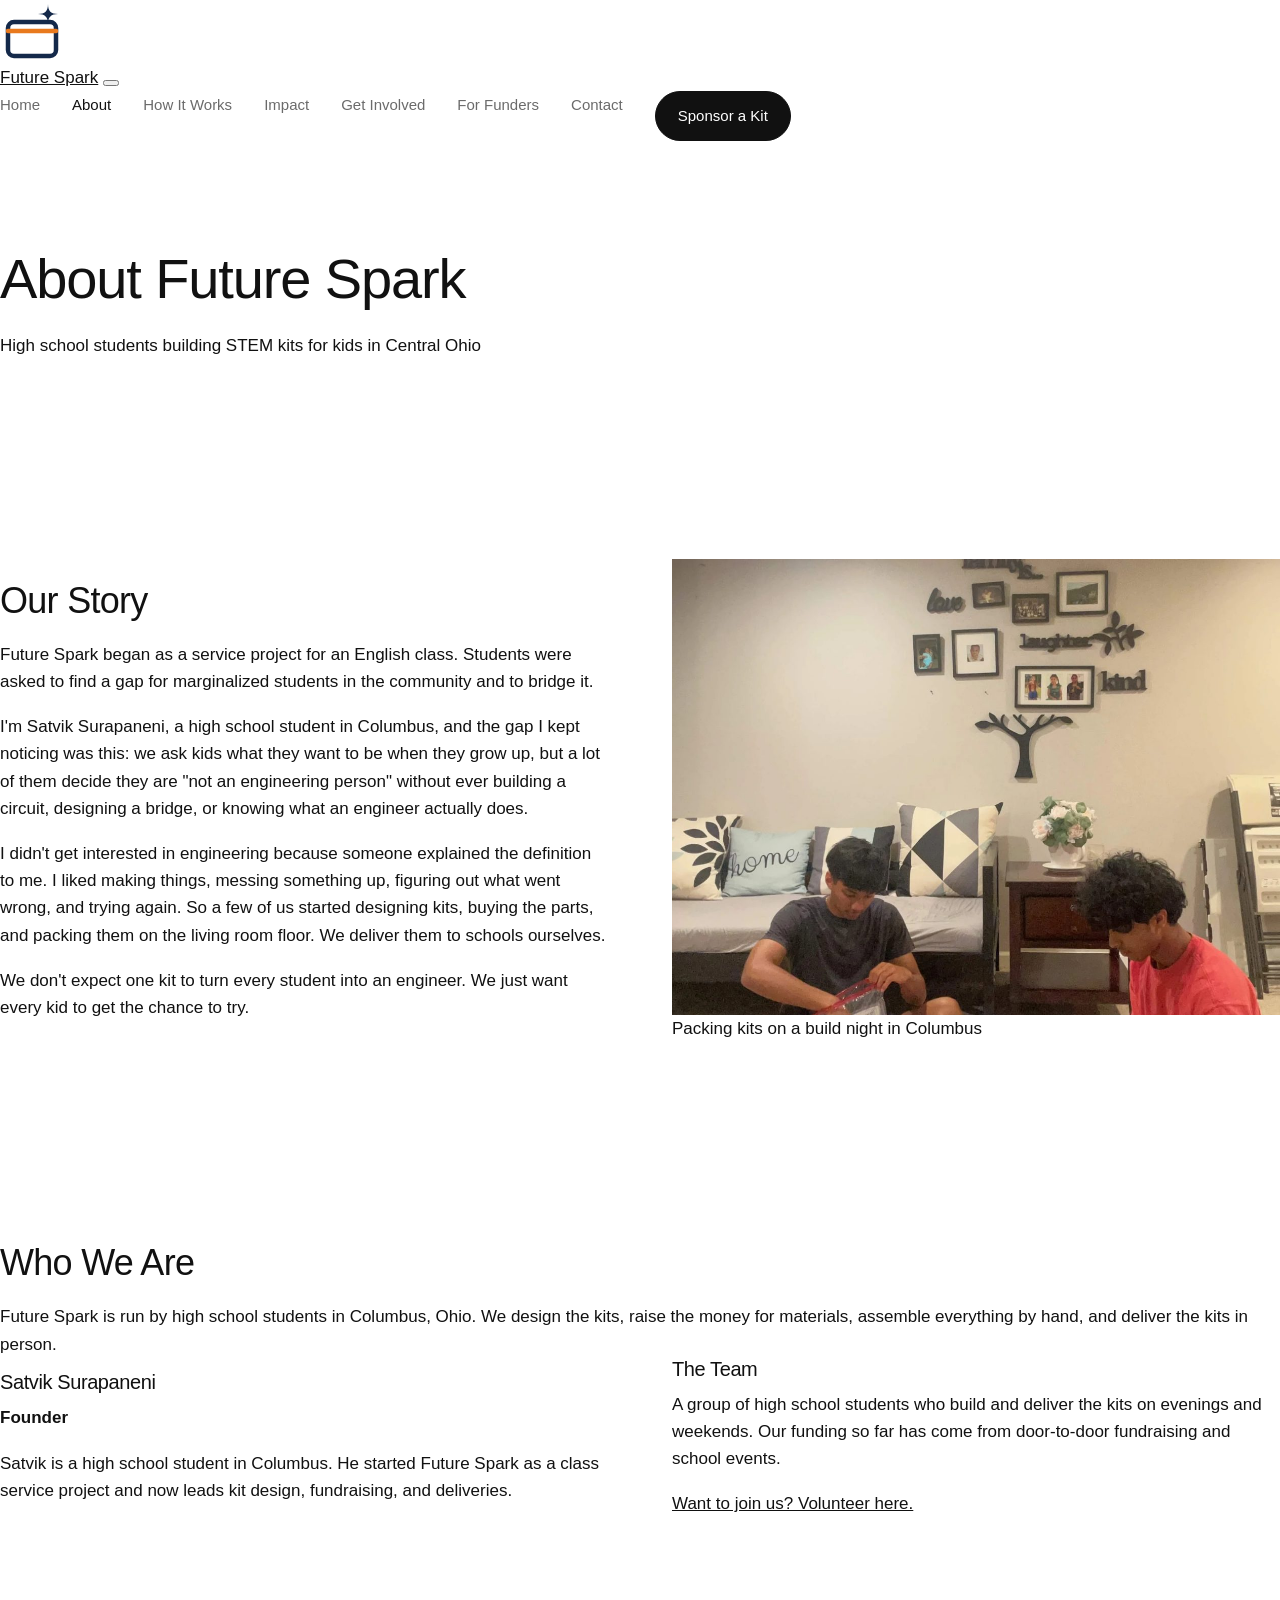
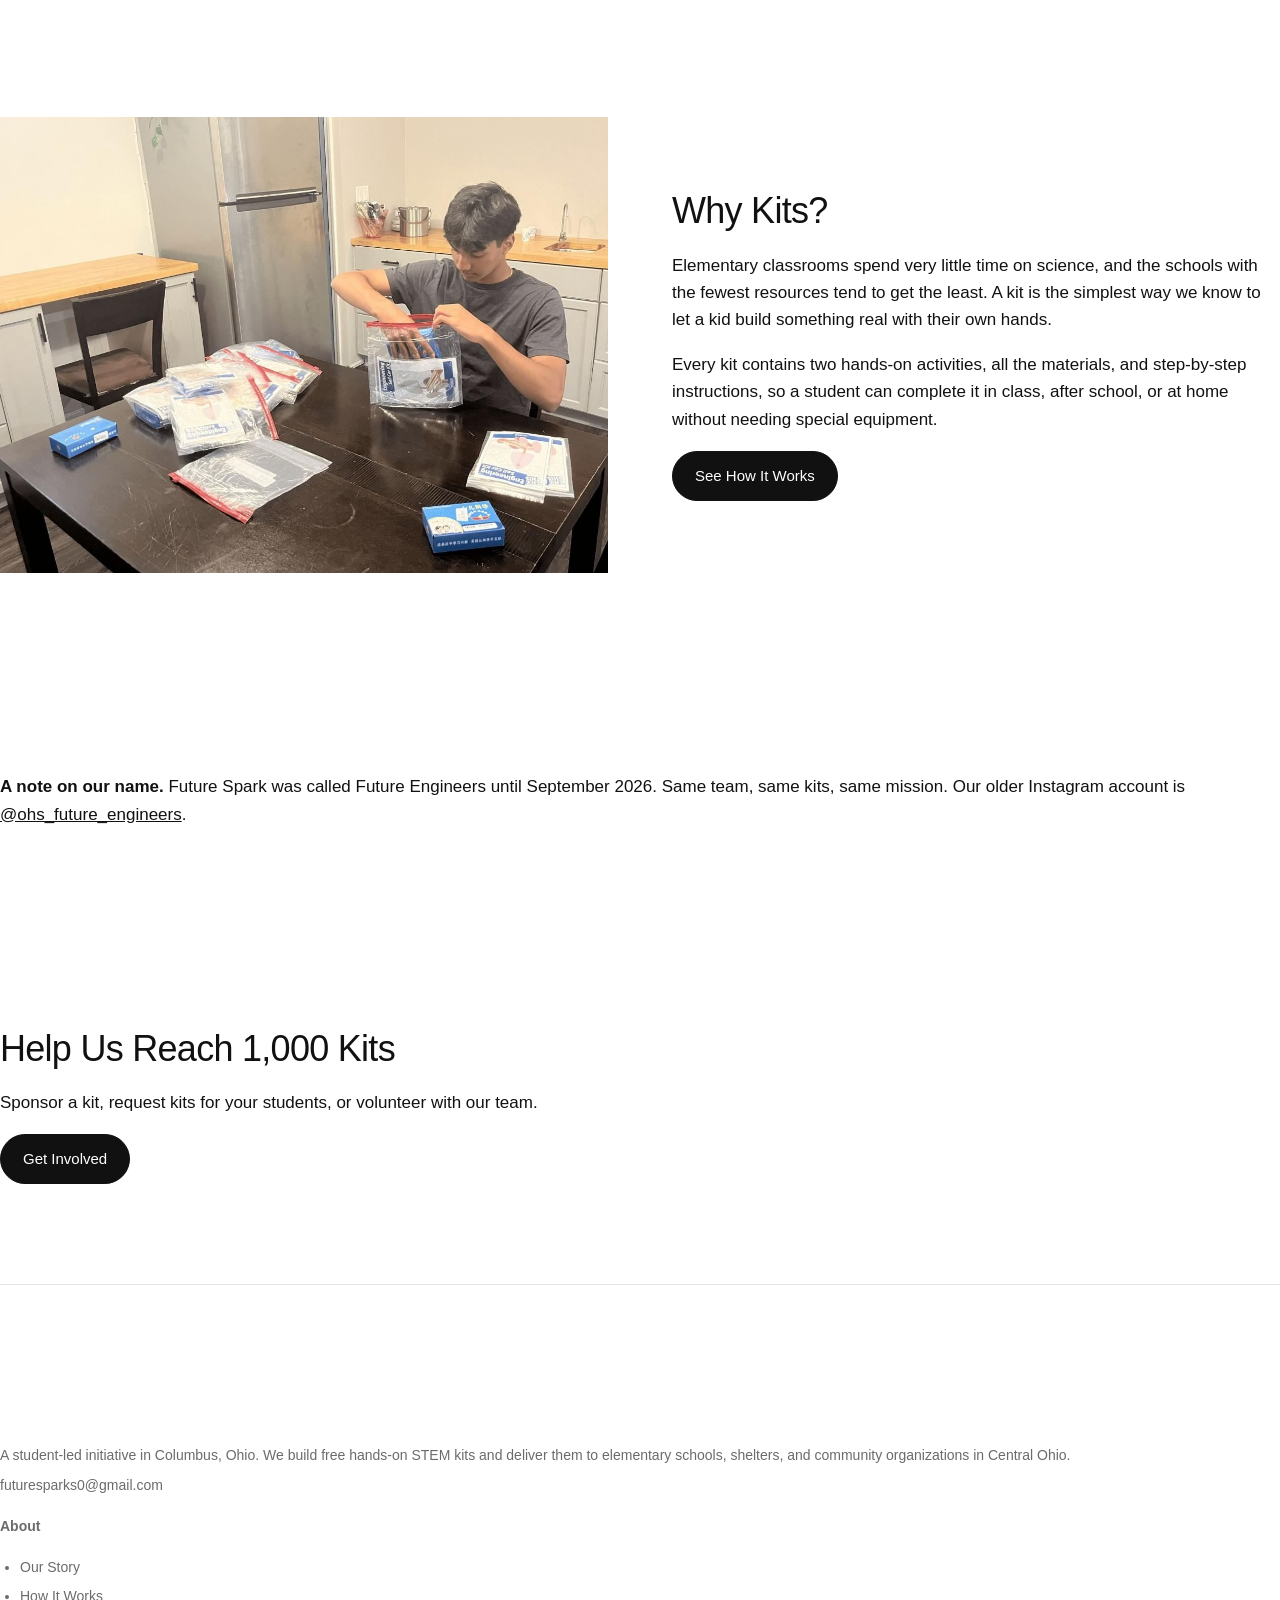
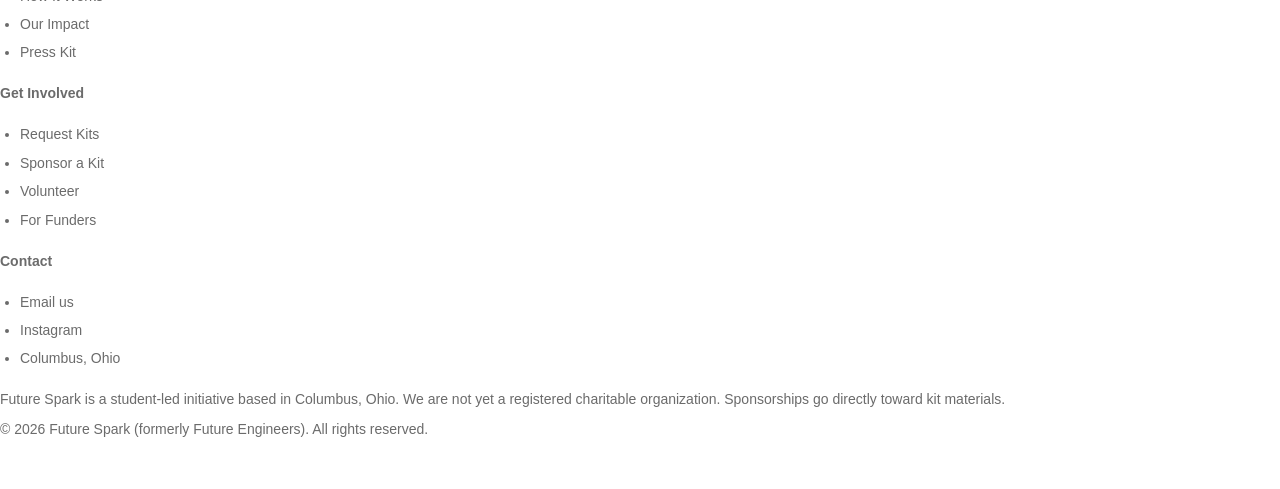
==== about.html @ 71ecf480 "WIP: rebuild as a simpler multi-page site with the team's photos (not deployable yet) Work in progre" ====
<!DOCTYPE html>
<html lang="en">
<head>
<meta charset="UTF-8">
<meta name="viewport" content="width=device-width, initial-scale=1.0">
<title>About Us | Future Spark</title>
<meta name="description" content="Future Spark is a student-led initiative in Columbus, Ohio, started by high school student Satvik Surapaneni as a class project. Learn our story.">
<link rel="icon" type="image/svg+xml" href="images/favicon.svg">
<meta property="og:type" content="website">
<meta property="og:title" content="About Us | Future Spark">
<meta property="og:description" content="Future Spark is a student-led initiative in Columbus, Ohio, started by high school student Satvik Surapaneni as a class project. Learn our story.">
<meta property="og:image" content="images/box-of-kits-wide.jpg">
<link rel="preconnect" href="https://fonts.googleapis.com">
<link rel="preconnect" href="https://fonts.gstatic.com" crossorigin>
<link href="https://fonts.googleapis.com/css2?family=Montserrat:wght@600;700&family=Open+Sans:wght@400;600;700&display=swap" rel="stylesheet">
<link rel="stylesheet" href="css/styles.css">
</head>
<body class="page-about">
<header class="site-header">
  <div class="container">
    <a class="logo" href="index.html"><img src="images/mark.svg" alt="">Future Spark</a>
    <button class="menu-toggle" id="menuToggle" aria-label="Open menu" aria-expanded="false" aria-controls="mainNav"><span></span><span></span><span></span></button>
    <nav class="main-nav" id="mainNav" aria-label="Main menu">
      <ul>
      <li><a href="index.html">Home</a></li>
      <li><a href="about.html" class="active">About</a></li>
      <li><a href="how-it-works.html">How It Works</a></li>
      <li><a href="impact.html">Impact</a></li>
      <li><a href="get-involved.html">Get Involved</a></li>
      <li><a href="for-funders.html">For Funders</a></li>
      <li><a href="contact.html">Contact</a></li>
      <li><a class="btn btn-orange" href="get-involved.html#sponsor">Sponsor a Kit</a></li>
      </ul>
    </nav>
  </div>
</header>

<section class="page-hero">
  <div class="container"><h1>About Future Spark</h1><p>High school students building STEM kits for kids in Central Ohio</p></div>
</section>

<section class="section">
  <div class="container">
    <div class="cols-2">
      <div>
        <h2>Our Story</h2>
        <p>Future Spark began as a service project for an English class. Students were asked to find a gap for marginalized students in the community and to bridge it.</p>
        <p>I'm Satvik Surapaneni, a high school student in Columbus, and the gap I kept noticing was this: we ask kids what they want to be when they grow up, but a lot of them decide they are "not an engineering person" without ever building a circuit, designing a bridge, or knowing what an engineer actually does.</p>
        <p>I didn't get interested in engineering because someone explained the definition to me. I liked making things, messing something up, figuring out what went wrong, and trying again. So a few of us started designing kits, buying the parts, and packing them on the living room floor. We deliver them to schools ourselves.</p>
        <p>We don't expect one kit to turn every student into an engineer. We just want every kid to get the chance to try.</p>
      </div>
      <div>
        <img class="photo photo-tall" src="images/build-night.jpg" alt="Two Future Spark students sealing kits into bags on a living room floor">
        <figcaption>Packing kits on a build night in Columbus</figcaption>
      </div>
    </div>
  </div>
</section>

<section class="section section-gray">
  <div class="container">
    <div class="section-title">
      <h2>Who We Are</h2>
      <p>Future Spark is run by high school students in Columbus, Ohio. We design the kits, raise the money for materials, assemble everything by hand, and deliver the kits in person.</p>
    </div>
    <div class="cols-2">
      <div class="card">
        <h3>Satvik Surapaneni</h3>
        <p><strong>Founder</strong></p>
        <p>Satvik is a high school student in Columbus. He started Future Spark as a class service project and now leads kit design, fundraising, and deliveries.</p>
      </div>
      <div class="card">
        <h3>The Team</h3>
        <p>A group of high school students who build and deliver the kits on evenings and weekends. Our funding so far has come from door-to-door fundraising and school events.</p>
        <p><a href="get-involved.html#volunteer">Want to join us? Volunteer here.</a></p>
      </div>
    </div>
  </div>
</section>

<section class="section">
  <div class="container">
    <div class="cols-2">
      <div>
        <img class="photo photo-wide" src="images/kit-assembly.jpg" alt="A Future Spark student sealing a kit at a kitchen table with a stack of finished kits">
      </div>
      <div>
        <h2>Why Kits?</h2>
        <p>Elementary classrooms spend very little time on science, and the schools with the fewest resources tend to get the least. A kit is the simplest way we know to let a kid build something real with their own hands.</p>
        <p>Every kit contains two hands-on activities, all the materials, and step-by-step instructions, so a student can complete it in class, after school, or at home without needing special equipment.</p>
        <a class="btn btn-blue" href="how-it-works.html">See How It Works</a>
      </div>
    </div>
  </div>
</section>

<section class="section section-gray">
  <div class="container">
    <div class="info-box">
      <p><strong>A note on our name.</strong> Future Spark was called Future Engineers until September 2026. Same team, same kits, same mission. Our older Instagram account is <a href="https://www.instagram.com/ohs_future_engineers" target="_blank" rel="noopener">@ohs_future_engineers</a>.</p>
    </div>
  </div>
</section>

<section class="cta-band">
  <div class="container">
    <h2>Help Us Reach 1,000 Kits</h2>
    <p>Sponsor a kit, request kits for your students, or volunteer with our team.</p>
    <a class="btn btn-orange" href="get-involved.html">Get Involved</a>
  </div>
</section>
<footer class="site-footer">
  <div class="container">
    <div class="footer-cols">
      <div>
        <a class="logo" href="index.html"><img src="images/logo-white.svg" alt="Future Spark"></a>
        <p>A student-led initiative in Columbus, Ohio. We build free hands-on STEM kits and deliver them to elementary schools, shelters, and community organizations in Central Ohio.</p>
        <p><a href="mailto:futuresparks0@gmail.com">futuresparks0@gmail.com</a></p>
      </div>
      <div>
        <h4>About</h4>
        <ul>
          <li><a href="about.html">Our Story</a></li>
          <li><a href="how-it-works.html">How It Works</a></li>
          <li><a href="impact.html">Our Impact</a></li>
          <li><a href="press.html">Press Kit</a></li>
        </ul>
      </div>
      <div>
        <h4>Get Involved</h4>
        <ul>
          <li><a href="get-involved.html#request">Request Kits</a></li>
          <li><a href="get-involved.html#sponsor">Sponsor a Kit</a></li>
          <li><a href="get-involved.html#volunteer">Volunteer</a></li>
          <li><a href="for-funders.html">For Funders</a></li>
        </ul>
      </div>
      <div>
        <h4>Contact</h4>
        <ul>
          <li><a href="mailto:futuresparks0@gmail.com">Email us</a></li>
          <li><a href="https://www.instagram.com/ohs_future_engineers" target="_blank" rel="noopener">Instagram</a></li>
          <li>Columbus, Ohio</li>
        </ul>
      </div>
    </div>
    <div class="footer-bottom">
      <p>Future Spark is a student-led initiative based in Columbus, Ohio. We are not yet a registered charitable organization. Sponsorships go directly toward kit materials.</p>
      <p>&copy; <span id="year">2026</span> Future Spark (formerly Future Engineers). All rights reserved.</p>
    </div>
  </div>
</footer>
<script src="js/main.js"></script>
</body>
</html>
---- css/styles.css ----
/* Future Spark */

:root {
  --black: #111111;
  --gray: #6b6b6b;
  --light: #f5f5f5;
  --line: #e5e5e5;
  --white: #ffffff;
}

* { box-sizing: border-box; }
html { scroll-behavior: smooth; }
body {
  margin: 0;
  font-family: "Inter", -apple-system, BlinkMacSystemFont, "Segoe UI", Helvetica, Arial, sans-serif;
  font-size: 17px;
  line-height: 1.6;
  color: var(--black);
  background: var(--white);
  -webkit-font-smoothing: antialiased;
}
h1, h2, h3 { font-weight: 500; letter-spacing: -0.02em; line-height: 1.15; margin: 0 0 20px; }
h1 { font-size: 56px; }
h2 { font-size: 36px; }
h3 { font-size: 20px; margin-bottom: 10px; }
p { margin: 0 0 18px; }
p:last-child { margin-bottom: 0; }
a { color: var(--black); }
img { max-width: 100%; height: auto; display: block; }
ul { padding-left: 20px; margin: 0 0 18px; }
li { margin-bottom: 6px; }
.gray { color: var(--gray); }
.small { font-size: 15px; }

.wrap { max-width: 1200px; margin: 0 auto; padding: 0 32px; }
.narrow { max-width: 760px; }
section { padding: 100px 0; }
section.tight { padding: 60px 0; }
.rule { border-top: 1px solid var(--line); }

/* Header */
header { position: sticky; top: 0; background: rgba(255,255,255,0.92); backdrop-filter: blur(6px); z-index: 10; }
header .wrap { display: flex; align-items: center; justify-content: space-between; height: 64px; }
.brand { font-weight: 600; text-decoration: none; font-size: 17px; letter-spacing: -0.01em; }
nav ul { display: flex; gap: 32px; list-style: none; margin: 0; padding: 0; }
nav a { text-decoration: none; color: var(--gray); font-size: 15px; }
nav a:hover, nav a.active { color: var(--black); }
.menu-btn { display: none; background: none; border: 0; font: inherit; font-size: 15px; cursor: pointer; padding: 8px 0; }

/* Buttons */
.btn { display: inline-block; background: var(--black); color: #fff; text-decoration: none; padding: 12px 22px; border-radius: 999px; font-size: 15px; border: 1px solid var(--black); cursor: pointer; font-family: inherit; }
.btn:hover { background: #333; }
.btn.light { background: #fff; color: var(--black); }
.btn.light:hover { background: var(--light); }
.btn + .btn { margin-left: 10px; }
.link { text-decoration: underline; text-underline-offset: 4px; }

/* Hero */
.hero { padding: 0; }
.hero img { width: 100%; height: 78vh; min-height: 420px; object-fit: cover; }
.hero-text { padding: 56px 0 0; }
.hero-text h1 { max-width: 16ch; }
.hero-text p { max-width: 560px; font-size: 20px; color: var(--gray); }

/* Statement */
.statement h2 { font-size: 44px; max-width: 22ch; }

/* Columns */
.cols { display: grid; grid-template-columns: repeat(3, 1fr); gap: 48px; }
.cols-2 { display: grid; grid-template-columns: 1fr 1fr; gap: 64px; align-items: center; }
.cols-2.top { align-items: start; }
.photo { width: 100%; aspect-ratio: 4 / 3; object-fit: cover; }
.photo.tall { aspect-ratio: 3 / 4; }

/* Numbers */
.numbers { display: grid; grid-template-columns: repeat(4, 1fr); gap: 32px; }
.numbers strong { display: block; font-size: 48px; font-weight: 500; letter-spacing: -0.03em; line-height: 1; margin-bottom: 8px; }
.numbers span { color: var(--gray); font-size: 15px; }

/* Progress */
.bar { height: 6px; background: var(--line); border-radius: 3px; overflow: hidden; margin: 18px 0 8px; max-width: 560px; }
.bar div { height: 100%; background: var(--black); }

/* Lists */
.plain { list-style: none; padding: 0; }
.plain li { padding: 14px 0; border-top: 1px solid var(--line); }
.plain li:last-child { border-bottom: 1px solid var(--line); }
.plain strong { display: block; font-weight: 500; }
.plain span { color: var(--gray); font-size: 15px; }

/* Forms */
label { display: block; font-size: 14px; color: var(--gray); margin-bottom: 6px; }
input, select, textarea { width: 100%; font: inherit; font-size: 16px; padding: 12px 14px; border: 1px solid #cfcfcf; border-radius: 6px; background: #fff; color: var(--black); }
input:focus, select:focus, textarea:focus { outline: 2px solid var(--black); outline-offset: 1px; border-color: var(--black); }
textarea { min-height: 120px; resize: vertical; }
.field { margin-bottom: 18px; }
.two { display: grid; grid-template-columns: 1fr 1fr; gap: 18px; }
.note { font-size: 14px; color: var(--gray); margin-top: 12px; }
.msg { display: none; margin-top: 14px; font-size: 15px; }
.msg.show { display: block; }

/* Sponsor */
.amounts { display: flex; flex-wrap: wrap; gap: 10px; margin-bottom: 20px; }
.amount { font: inherit; padding: 10px 18px; border: 1px solid #cfcfcf; border-radius: 999px; background: #fff; cursor: pointer; }
.amount.selected { border-color: var(--black); background: var(--black); color: #fff; }
.zelle { border: 1px solid var(--line); border-radius: 8px; padding: 24px; }
.zelle strong.num { display: block; font-size: 28px; font-weight: 500; letter-spacing: -0.02em; margin: 6px 0 12px; }

/* Table */
table { width: 100%; border-collapse: collapse; font-size: 15px; }
th, td { text-align: left; vertical-align: top; padding: 12px 12px 12px 0; border-bottom: 1px solid var(--line); }
th { font-weight: 500; color: var(--gray); font-size: 13px; text-transform: uppercase; letter-spacing: 0.04em; }

/* Footer */
footer { padding: 48px 0; border-top: 1px solid var(--line); font-size: 14px; color: var(--gray); }
footer .wrap { display: flex; justify-content: space-between; gap: 32px; flex-wrap: wrap; }
footer a { color: var(--gray); text-decoration: none; margin-right: 20px; }
footer a:hover { color: var(--black); }
footer p { margin: 0 0 8px; }

@media (max-width: 900px) {
  h1 { font-size: 40px; }
  .statement h2 { font-size: 32px; }
  .cols, .cols-2 { grid-template-columns: 1fr; gap: 32px; }
  .numbers { grid-template-columns: 1fr 1fr; }
  section { padding: 64px 0; }
  .menu-btn { display: block; }
  nav { display: none; position: absolute; top: 64px; left: 0; right: 0; background: #fff; border-bottom: 1px solid var(--line); padding: 8px 32px 20px; }
  nav.open { display: block; }
  nav ul { flex-direction: column; gap: 4px; }
  nav a { display: block; padding: 10px 0; font-size: 17px; }
}
@media (max-width: 600px) {
  .wrap { padding: 0 20px; }
  h1 { font-size: 34px; }
  h2 { font-size: 28px; }
  .hero img { height: 60vh; }
  .hero-text p { font-size: 18px; }
  .two { grid-template-columns: 1fr; }
  .btn { display: block; text-align: center; }
  .btn + .btn { margin: 10px 0 0; }
  nav { padding: 8px 20px 20px; }
}

/* Print: the For Funders page prints as one sheet */
@media print {
  @page { size: letter; margin: 0.6in; }
  body { font-size: 11px; line-height: 1.4; }
  header, footer, .no-print { display: none !important; }
  section { padding: 10px 0; }
  h1 { font-size: 22px; margin-bottom: 8px; }
  h2 { font-size: 15px; margin-bottom: 6px; }
  h3 { font-size: 12px; }
  .cols-2 { gap: 20px; align-items: start; }
  th, td { padding: 5px 6px 5px 0; font-size: 10px; }
  .wrap { max-width: none; padding: 0; }
}
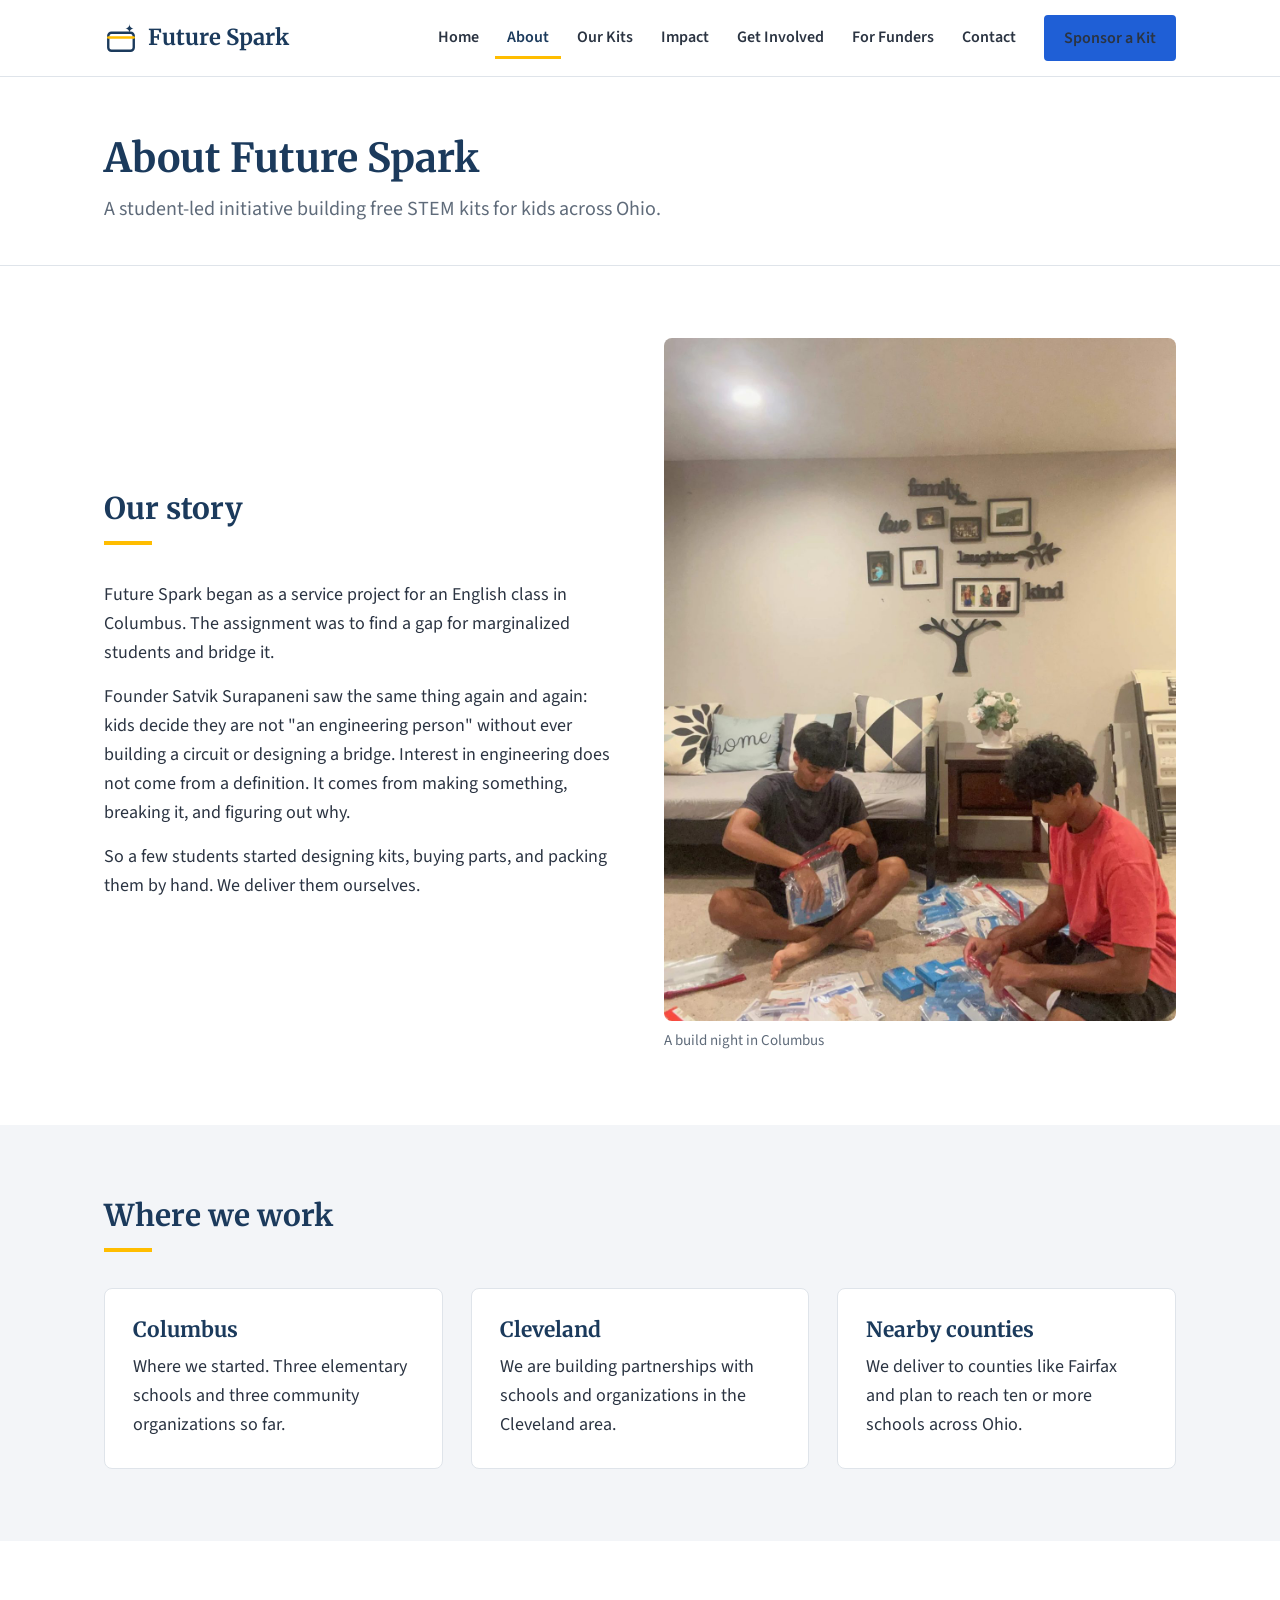
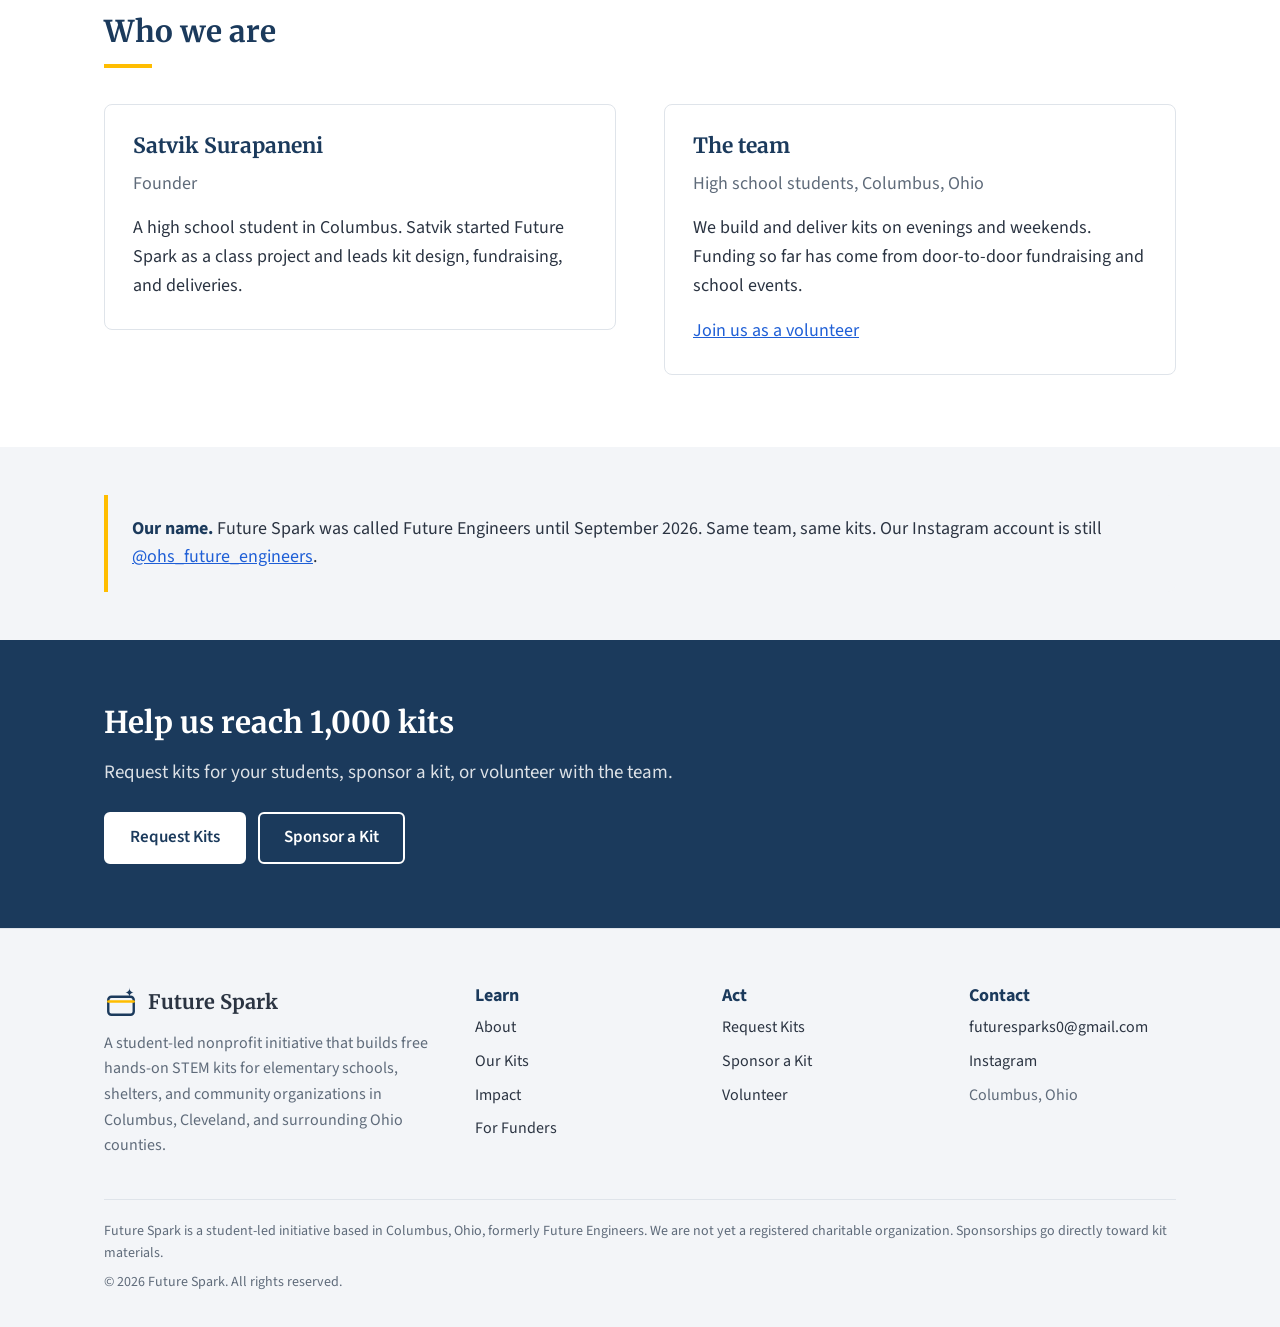
==== commit b0c82b32: "Rebuild as a conventional seven-page nonprofit site Home, About, Our Kits, Impact, Get Involved, For" ====
--- a/about.html
+++ b/about.html
@@ -3,153 +3,437 @@
 <head>
 <meta charset="UTF-8">
 <meta name="viewport" content="width=device-width, initial-scale=1.0">
-<title>About Us | Future Spark</title>
-<meta name="description" content="Future Spark is a student-led initiative in Columbus, Ohio, started by high school student Satvik Surapaneni as a class project. Learn our story.">
+<title>About | Future Spark</title>
+<meta name="description" content="Future Spark is a student-led initiative started by high school student Satvik Surapaneni in Columbus, Ohio, now serving Columbus, Cleveland, and nearby counties.">
 <link rel="icon" type="image/svg+xml" href="images/favicon.svg">
 <meta property="og:type" content="website">
-<meta property="og:title" content="About Us | Future Spark">
-<meta property="og:description" content="Future Spark is a student-led initiative in Columbus, Ohio, started by high school student Satvik Surapaneni as a class project. Learn our story.">
+<meta property="og:title" content="About | Future Spark">
+<meta property="og:description" content="Future Spark is a student-led initiative started by high school student Satvik Surapaneni in Columbus, Ohio, now serving Columbus, Cleveland, and nearby counties.">
 <meta property="og:image" content="images/box-of-kits-wide.jpg">
 <link rel="preconnect" href="https://fonts.googleapis.com">
 <link rel="preconnect" href="https://fonts.gstatic.com" crossorigin>
-<link href="https://fonts.googleapis.com/css2?family=Montserrat:wght@600;700&family=Open+Sans:wght@400;600;700&display=swap" rel="stylesheet">
-<link rel="stylesheet" href="css/styles.css">
+<link href="https://fonts.googleapis.com/css2?family=Merriweather:wght@700&family=Source+Sans+3:wght@400;600;700&display=swap" rel="stylesheet">
+<style>
+/* Future Spark */
+
+:root {
+  --navy: #1b3a5c;
+  --text: #2b3442;
+  --muted: #5f6b7a;
+  --line: #dfe4ea;
+  --band: #f3f5f8;
+  --blue: #1f5fd6;
+  --blue-dark: #174cae;
+  --yellow: #ffbd00;
+  --white: #ffffff;
+  --serif: "Merriweather", Georgia, "Times New Roman", serif;
+  --sans: "Source Sans 3", "Segoe UI", Helvetica, Arial, sans-serif;
+}
+
+* { box-sizing: border-box; }
+html { scroll-behavior: smooth; }
+body { margin: 0; font-family: var(--sans); font-size: 18px; line-height: 1.6; color: var(--text); background: var(--white); -webkit-font-smoothing: antialiased; }
+h1, h2, h3, h4 { font-family: var(--serif); color: var(--navy); line-height: 1.25; margin: 0 0 16px; font-weight: 700; }
+h1 { font-size: 40px; }
+h2 { font-size: 30px; }
+h3 { font-size: 21px; }
+h4 { font-family: var(--sans); font-size: 18px; margin-bottom: 8px; }
+p { margin: 0 0 16px; }
+p:last-child { margin-bottom: 0; }
+a { color: var(--blue); }
+a:hover { color: var(--blue-dark); }
+img { display: block; max-width: 100%; height: auto; }
+ul, ol { margin: 0 0 16px; padding-left: 22px; }
+li { margin-bottom: 6px; }
+strong { color: var(--navy); }
+.muted { color: var(--muted); }
+.small { font-size: 16px; }
+.container { max-width: 1120px; margin: 0 auto; padding: 0 24px; }
+.narrow { max-width: 720px; }
+section { padding: 72px 0; }
+section.band { background: var(--band); }
+section.tight { padding: 48px 0; }
+.section-heading { margin-bottom: 36px; }
+.section-heading h2::after { content: ""; display: block; width: 48px; height: 4px; background: var(--yellow); margin-top: 14px; }
+.section-heading p { max-width: 720px; color: var(--muted); }
+.center { text-align: center; }
+.center .section-heading h2::after { margin-left: auto; margin-right: auto; }
+.center .section-heading p { margin-left: auto; margin-right: auto; }
+
+/* Buttons */
+.btn { display: inline-block; padding: 12px 24px; border-radius: 6px; font-family: var(--sans); font-weight: 600; font-size: 17px; line-height: 1.4; text-decoration: none; border: 2px solid transparent; cursor: pointer; white-space: nowrap; }
+.btn-primary { background: var(--blue); color: var(--white); border-color: var(--blue); }
+.btn-primary:hover { background: var(--blue-dark); border-color: var(--blue-dark); color: var(--white); }
+.btn-outline { background: transparent; color: var(--navy); border-color: var(--navy); }
+.btn-outline:hover { background: var(--navy); color: var(--white); }
+.btn-light { background: var(--white); color: var(--navy); border-color: var(--white); }
+.btn-light:hover { background: var(--band); }
+.btn-row { display: flex; flex-wrap: wrap; gap: 12px; margin-top: 24px; }
+
+/* Header */
+.site-header { background: var(--white); border-bottom: 1px solid var(--line); position: sticky; top: 0; z-index: 50; }
+.site-header .container { display: flex; align-items: center; justify-content: space-between; gap: 24px; height: 76px; }
+.logo { display: inline-flex; align-items: center; gap: 10px; font-family: var(--serif); font-weight: 700; font-size: 22px; color: var(--navy); text-decoration: none; white-space: nowrap; }
+.logo img { width: 34px; height: 34px; }
+.logo:hover { color: var(--navy); }
+.nav { display: flex; align-items: center; gap: 4px; }
+.nav a { display: inline-block; padding: 8px 12px; border-radius: 4px; font-weight: 600; font-size: 16px; color: var(--text); text-decoration: none; }
+.nav a:hover { background: var(--band); color: var(--navy); }
+.nav a[aria-current="page"] { color: var(--navy); box-shadow: inset 0 -3px 0 var(--yellow); border-radius: 0; }
+.nav .btn { margin-left: 12px; padding: 10px 18px; font-size: 16px; }
+.nav .btn:hover { background: var(--blue-dark); box-shadow: none; }
+.menu-toggle { display: none; background: none; border: 1px solid var(--line); border-radius: 4px; padding: 8px 12px; font: 600 16px var(--sans); color: var(--navy); cursor: pointer; }
+
+/* Hero */
+.hero { padding: 64px 0; }
+.hero .container { display: grid; grid-template-columns: 1.05fr 1fr; gap: 56px; align-items: center; }
+.hero h1 { font-size: 44px; margin-bottom: 18px; }
+.hero p { font-size: 20px; color: var(--muted); max-width: 540px; }
+.hero img { width: 100%; aspect-ratio: 4 / 3; object-fit: cover; border-radius: 8px; }
+.page-header { padding: 56px 0 40px; border-bottom: 1px solid var(--line); }
+.page-header h1 { margin-bottom: 10px; }
+.page-header p { font-size: 20px; color: var(--muted); max-width: 720px; margin: 0; }
+
+/* Grids and cards */
+.cols-2 { display: grid; grid-template-columns: 1fr 1fr; gap: 48px; align-items: center; }
+.cols-2.top { align-items: start; }
+.cols-3 { display: grid; grid-template-columns: repeat(3, 1fr); gap: 28px; }
+.cols-4 { display: grid; grid-template-columns: repeat(4, 1fr); gap: 28px; }
+.card { background: var(--white); border: 1px solid var(--line); border-radius: 8px; padding: 28px; }
+.card h3 { margin-bottom: 10px; }
+.card p:last-child { margin-bottom: 0; }
+.card .btn { margin-top: 16px; }
+.photo { width: 100%; aspect-ratio: 4 / 3; object-fit: cover; border-radius: 8px; }
+.photo-tall { aspect-ratio: 3 / 4; }
+.photo-card { border: 1px solid var(--line); border-radius: 8px; overflow: hidden; background: var(--white); }
+.photo-card img { width: 100%; aspect-ratio: 4 / 3; object-fit: cover; }
+.photo-card .body { padding: 22px 24px; }
+.photo-card h3 { margin-bottom: 8px; }
+.photo-card p { margin: 0; color: var(--muted); }
+figure { margin: 0; }
+figcaption { font-size: 15px; color: var(--muted); margin-top: 8px; }
+
+/* Stats */
+.stats { display: grid; grid-template-columns: repeat(4, 1fr); gap: 28px; }
+.stat { border-left: 4px solid var(--yellow); padding-left: 18px; }
+.stat-number { font-family: var(--serif); font-size: 44px; font-weight: 700; color: var(--navy); line-height: 1.1; }
+.stat-label { font-weight: 600; margin-top: 4px; }
+.stat-note { font-size: 15px; color: var(--muted); }
+
+/* Progress */
+.progress { height: 12px; background: var(--line); border-radius: 6px; overflow: hidden; margin: 16px 0 8px; }
+.progress div { height: 100%; background: var(--blue); }
+.progress-labels { display: flex; justify-content: space-between; font-size: 15px; color: var(--muted); }
+
+/* Lists */
+.steps { list-style: none; padding: 0; counter-reset: step; }
+.steps li { position: relative; padding-left: 52px; margin-bottom: 20px; }
+.steps li::before { counter-increment: step; content: counter(step); position: absolute; left: 0; top: 0; width: 36px; height: 36px; border-radius: 50%; background: var(--navy); color: var(--white); font-weight: 700; display: flex; align-items: center; justify-content: center; }
+.steps h3 { font-size: 19px; margin-bottom: 4px; }
+.steps p { margin: 0; color: var(--muted); }
+.check { list-style: none; padding: 0; }
+.check li { padding-left: 26px; position: relative; margin-bottom: 8px; }
+.check li::before { content: ""; position: absolute; left: 0; top: 10px; width: 12px; height: 12px; border-radius: 50%; background: var(--yellow); }
+.partners { list-style: none; padding: 0; margin: 0; }
+.partners li { padding: 14px 0; border-top: 1px solid var(--line); display: flex; justify-content: space-between; gap: 16px; flex-wrap: wrap; }
+.partners li:last-child { border-bottom: 1px solid var(--line); }
+.partners span { color: var(--muted); }
+dl.facts { margin: 0; }
+dl.facts dt { font-weight: 700; color: var(--navy); margin-top: 14px; }
+dl.facts dd { margin: 2px 0 0; }
+
+/* Forms */
+label { display: block; font-weight: 600; margin-bottom: 6px; color: var(--navy); font-size: 16px; }
+input[type="text"], input[type="email"], input[type="number"], select, textarea { width: 100%; padding: 11px 12px; border: 1px solid #b9c2cc; border-radius: 6px; font: inherit; font-size: 17px; color: var(--text); background: var(--white); }
+input:focus, select:focus, textarea:focus { outline: 2px solid var(--blue); outline-offset: 1px; border-color: var(--blue); }
+textarea { min-height: 120px; resize: vertical; }
+.field { margin-bottom: 18px; }
+.field-row { display: grid; grid-template-columns: 1fr 1fr; gap: 18px; }
+.form-note { font-size: 15px; color: var(--muted); margin-top: 12px; }
+.form-message { display: none; margin-top: 14px; padding: 12px 14px; border-radius: 6px; background: var(--band); font-size: 16px; }
+.form-message.show { display: block; }
+.required { color: #b42318; }
+.amounts { display: flex; flex-wrap: wrap; gap: 10px; margin-bottom: 18px; }
+.amount { font: 600 17px var(--sans); padding: 10px 18px; border: 2px solid var(--line); border-radius: 6px; background: var(--white); color: var(--navy); cursor: pointer; }
+.amount.selected { border-color: var(--blue); background: var(--blue); color: var(--white); }
+.zelle { border: 1px solid var(--line); border-radius: 8px; padding: 22px 24px; background: var(--band); }
+.zelle-number { font-family: var(--serif); font-size: 28px; font-weight: 700; color: var(--navy); margin: 4px 0 10px; }
+
+/* Tables */
+table { width: 100%; border-collapse: collapse; font-size: 16px; }
+th, td { text-align: left; vertical-align: top; padding: 12px 14px; border: 1px solid var(--line); }
+th { background: var(--band); color: var(--navy); font-weight: 700; }
+td ul { margin: 0; padding-left: 18px; }
+td li { margin-bottom: 4px; }
+
+/* Notice box */
+.notice { border-left: 4px solid var(--yellow); background: var(--band); padding: 20px 24px; border-radius: 0 8px 8px 0; }
+.notice p:last-child { margin-bottom: 0; }
+
+/* CTA band */
+.cta { background: var(--navy); color: var(--white); padding: 64px 0; }
+.cta h2 { color: var(--white); }
+.cta p { color: rgba(255,255,255,0.85); max-width: 620px; font-size: 19px; }
+.cta .btn-outline { color: var(--white); border-color: var(--white); }
+.cta .btn-outline:hover { background: var(--white); color: var(--navy); }
+
+/* Footer */
+.site-footer { background: var(--band); border-top: 1px solid var(--line); padding: 56px 0 28px; font-size: 16px; color: var(--muted); }
+.footer-cols { display: grid; grid-template-columns: 1.6fr 1fr 1fr 1fr; gap: 40px; }
+.site-footer h4 { color: var(--navy); }
+.site-footer ul { list-style: none; padding: 0; margin: 0; }
+.site-footer li { margin-bottom: 8px; }
+.site-footer a { color: var(--text); text-decoration: none; }
+.site-footer a:hover { color: var(--blue); text-decoration: underline; }
+.site-footer .logo { font-size: 20px; margin-bottom: 12px; }
+.footer-bottom { border-top: 1px solid var(--line); margin-top: 40px; padding-top: 20px; font-size: 14px; }
+.footer-bottom p { margin: 0 0 6px; }
+
+/* Responsive */
+@media (max-width: 960px) {
+  .cols-3, .cols-4, .stats { grid-template-columns: 1fr 1fr; }
+  .footer-cols { grid-template-columns: 1fr 1fr; }
+  .hero .container { grid-template-columns: 1fr; gap: 32px; }
+  .hero h1 { font-size: 36px; }
+  .menu-toggle { display: block; }
+  .nav { display: none; position: absolute; left: 0; right: 0; top: 76px; background: var(--white); border-bottom: 1px solid var(--line); padding: 8px 24px 20px; flex-direction: column; align-items: stretch; }
+  .nav.open { display: flex; }
+  .nav a { padding: 12px 8px; border-radius: 4px; }
+  .nav a[aria-current="page"] { box-shadow: inset 4px 0 0 var(--yellow); border-radius: 0; padding-left: 12px; }
+  .nav .btn { margin: 12px 0 0; text-align: center; }
+}
+@media (max-width: 640px) {
+  body { font-size: 17px; }
+  h1 { font-size: 32px; } .hero h1 { font-size: 30px; }
+  h2 { font-size: 26px; }
+  section { padding: 52px 0; }
+  .hero { padding: 40px 0; }
+  .hero p, .page-header p { font-size: 18px; }
+  .cols-2, .cols-3, .cols-4, .stats, .footer-cols, .field-row { grid-template-columns: 1fr; }
+  .btn { display: block; text-align: center; }
+  .btn-row { flex-direction: column; }
+  .stat-number { font-size: 38px; }
+  table.model thead { display: none; }
+  table.model tr, table.model td { display: block; }
+  table.model td { border-top: none; }
+  table.model tr { border-top: 1px solid var(--line); }
+  table.model td::before { content: attr(data-label); display: block; font-weight: 700; color: var(--navy); margin-bottom: 6px; }
+}
+
+/* Print: the For funders page as one sheet */
+@media print {
+  @page { size: letter; margin: 0.5in; }
+  body { font-size: 10.5px; line-height: 1.4; color: #000; }
+  .site-header, .site-footer, .cta, .no-print { display: none !important; }
+  section, .page-header { padding: 6px 0; border: 0; }
+  .page-header h1 { font-size: 20px; margin-bottom: 2px; }
+  .page-header p, .section-heading p { font-size: 11px; }
+  h2 { font-size: 14px; margin-bottom: 4px; }
+  h3 { font-size: 12px; margin-bottom: 3px; }
+  p, li, td { margin-bottom: 3px; font-size: 10px; }
+  .section-heading { margin-bottom: 6px; }
+  .section-heading h2::after { display: none; }
+  .cols-2 { gap: 16px; align-items: start; }
+  th, td { padding: 4px 6px; font-size: 9.5px; }
+  .notice { padding: 8px 10px; }
+  .container { max-width: none; padding: 0; }
+}
+
+</style>
 </head>
-<body class="page-about">
+<body>
 <header class="site-header">
   <div class="container">
     <a class="logo" href="index.html"><img src="images/mark.svg" alt="">Future Spark</a>
-    <button class="menu-toggle" id="menuToggle" aria-label="Open menu" aria-expanded="false" aria-controls="mainNav"><span></span><span></span><span></span></button>
-    <nav class="main-nav" id="mainNav" aria-label="Main menu">
-      <ul>
-      <li><a href="index.html">Home</a></li>
-      <li><a href="about.html" class="active">About</a></li>
-      <li><a href="how-it-works.html">How It Works</a></li>
-      <li><a href="impact.html">Impact</a></li>
-      <li><a href="get-involved.html">Get Involved</a></li>
-      <li><a href="for-funders.html">For Funders</a></li>
-      <li><a href="contact.html">Contact</a></li>
-      <li><a class="btn btn-orange" href="get-involved.html#sponsor">Sponsor a Kit</a></li>
-      </ul>
+    <button class="menu-toggle" id="menuToggle" aria-expanded="false" aria-controls="mainNav">Menu</button>
+    <nav class="nav" id="mainNav" aria-label="Main">
+      <a href="index.html">Home</a>
+      <a href="about.html" aria-current="page">About</a>
+      <a href="kits.html">Our Kits</a>
+      <a href="impact.html">Impact</a>
+      <a href="get-involved.html">Get Involved</a>
+      <a href="for-funders.html">For Funders</a>
+      <a href="contact.html">Contact</a>
+      <a class="btn btn-primary" href="get-involved.html#sponsor">Sponsor a Kit</a>
     </nav>
   </div>
 </header>
-
-<section class="page-hero">
-  <div class="container"><h1>About Future Spark</h1><p>High school students building STEM kits for kids in Central Ohio</p></div>
-</section>
-
-<section class="section">
+<main>
+
+<section class="page-header"><div class="container"><h1>About Future Spark</h1><p>A student-led initiative building free STEM kits for kids across Ohio.</p></div></section>
+
+<section>
   <div class="container">
     <div class="cols-2">
       <div>
-        <h2>Our Story</h2>
-        <p>Future Spark began as a service project for an English class. Students were asked to find a gap for marginalized students in the community and to bridge it.</p>
-        <p>I'm Satvik Surapaneni, a high school student in Columbus, and the gap I kept noticing was this: we ask kids what they want to be when they grow up, but a lot of them decide they are "not an engineering person" without ever building a circuit, designing a bridge, or knowing what an engineer actually does.</p>
-        <p>I didn't get interested in engineering because someone explained the definition to me. I liked making things, messing something up, figuring out what went wrong, and trying again. So a few of us started designing kits, buying the parts, and packing them on the living room floor. We deliver them to schools ourselves.</p>
-        <p>We don't expect one kit to turn every student into an engineer. We just want every kid to get the chance to try.</p>
-      </div>
-      <div>
-        <img class="photo photo-tall" src="images/build-night.jpg" alt="Two Future Spark students sealing kits into bags on a living room floor">
-        <figcaption>Packing kits on a build night in Columbus</figcaption>
-      </div>
+        <div class="section-heading"><h2>Our story</h2></div>
+        <p>Future Spark began as a service project for an English class in Columbus. The assignment was to find a gap for marginalized students and bridge it.</p>
+        <p>Founder Satvik Surapaneni saw the same thing again and again: kids decide they are not "an engineering person" without ever building a circuit or designing a bridge. Interest in engineering does not come from a definition. It comes from making something, breaking it, and figuring out why.</p>
+        <p>So a few students started designing kits, buying parts, and packing them by hand. We deliver them ourselves.</p>
+      </div>
+      <figure>
+        <img class="photo photo-tall" src="images/build-night.jpg" alt="Two Future Spark students packing kits on a living room floor">
+        <figcaption>A build night in Columbus</figcaption>
+      </figure>
     </div>
   </div>
 </section>
 
-<section class="section section-gray">
-  <div class="container">
-    <div class="section-title">
-      <h2>Who We Are</h2>
-      <p>Future Spark is run by high school students in Columbus, Ohio. We design the kits, raise the money for materials, assemble everything by hand, and deliver the kits in person.</p>
-    </div>
-    <div class="cols-2">
+<section class="band">
+  <div class="container">
+    <div class="section-heading"><h2>Where we work</h2></div>
+    <div class="cols-3">
+      <div class="card"><h3>Columbus</h3><p>Where we started. Three elementary schools and three community organizations so far.</p></div>
+      <div class="card"><h3>Cleveland</h3><p>We are building partnerships with schools and organizations in the Cleveland area.</p></div>
+      <div class="card"><h3>Nearby counties</h3><p>We deliver to counties like Fairfax and plan to reach ten or more schools across Ohio.</p></div>
+    </div>
+  </div>
+</section>
+
+<section>
+  <div class="container">
+    <div class="section-heading"><h2>Who we are</h2></div>
+    <div class="cols-2 top">
       <div class="card">
         <h3>Satvik Surapaneni</h3>
-        <p><strong>Founder</strong></p>
-        <p>Satvik is a high school student in Columbus. He started Future Spark as a class service project and now leads kit design, fundraising, and deliveries.</p>
+        <p class="muted">Founder</p>
+        <p>A high school student in Columbus. Satvik started Future Spark as a class project and leads kit design, fundraising, and deliveries.</p>
       </div>
       <div class="card">
-        <h3>The Team</h3>
-        <p>A group of high school students who build and deliver the kits on evenings and weekends. Our funding so far has come from door-to-door fundraising and school events.</p>
-        <p><a href="get-involved.html#volunteer">Want to join us? Volunteer here.</a></p>
+        <h3>The team</h3>
+        <p class="muted">High school students, Columbus, Ohio</p>
+        <p>We build and deliver kits on evenings and weekends. Funding so far has come from door-to-door fundraising and school events.</p>
+        <p><a href="get-involved.html#volunteer">Join us as a volunteer</a></p>
       </div>
     </div>
   </div>
 </section>
 
-<section class="section">
-  <div class="container">
-    <div class="cols-2">
-      <div>
-        <img class="photo photo-wide" src="images/kit-assembly.jpg" alt="A Future Spark student sealing a kit at a kitchen table with a stack of finished kits">
-      </div>
-      <div>
-        <h2>Why Kits?</h2>
-        <p>Elementary classrooms spend very little time on science, and the schools with the fewest resources tend to get the least. A kit is the simplest way we know to let a kid build something real with their own hands.</p>
-        <p>Every kit contains two hands-on activities, all the materials, and step-by-step instructions, so a student can complete it in class, after school, or at home without needing special equipment.</p>
-        <a class="btn btn-blue" href="how-it-works.html">See How It Works</a>
-      </div>
-    </div>
+<section class="band tight">
+  <div class="container">
+    <div class="notice"><p><strong>Our name.</strong> Future Spark was called Future Engineers until September 2026. Same team, same kits. Our Instagram account is still <a href="https://www.instagram.com/ohs_future_engineers" target="_blank" rel="noopener">@ohs_future_engineers</a>.</p></div>
   </div>
 </section>
 
-<section class="section section-gray">
-  <div class="container">
-    <div class="info-box">
-      <p><strong>A note on our name.</strong> Future Spark was called Future Engineers until September 2026. Same team, same kits, same mission. Our older Instagram account is <a href="https://www.instagram.com/ohs_future_engineers" target="_blank" rel="noopener">@ohs_future_engineers</a>.</p>
+<section class="cta">
+  <div class="container">
+    <h2>Help us reach 1,000 kits</h2>
+    <p>Request kits for your students, sponsor a kit, or volunteer with the team.</p>
+    <div class="btn-row">
+      <a class="btn btn-light" href="get-involved.html#request">Request Kits</a>
+      <a class="btn btn-outline" href="get-involved.html#sponsor">Sponsor a Kit</a>
     </div>
   </div>
 </section>
-
-<section class="cta-band">
-  <div class="container">
-    <h2>Help Us Reach 1,000 Kits</h2>
-    <p>Sponsor a kit, request kits for your students, or volunteer with our team.</p>
-    <a class="btn btn-orange" href="get-involved.html">Get Involved</a>
-  </div>
-</section>
+</main>
 <footer class="site-footer">
   <div class="container">
     <div class="footer-cols">
       <div>
-        <a class="logo" href="index.html"><img src="images/logo-white.svg" alt="Future Spark"></a>
-        <p>A student-led initiative in Columbus, Ohio. We build free hands-on STEM kits and deliver them to elementary schools, shelters, and community organizations in Central Ohio.</p>
-        <p><a href="mailto:futuresparks0@gmail.com">futuresparks0@gmail.com</a></p>
+        <a class="logo" href="index.html"><img src="images/mark.svg" alt="">Future Spark</a>
+        <p>A student-led nonprofit initiative that builds free hands-on STEM kits for elementary schools, shelters, and community organizations in Columbus, Cleveland, and surrounding Ohio counties.</p>
       </div>
       <div>
-        <h4>About</h4>
+        <h4>Learn</h4>
         <ul>
-          <li><a href="about.html">Our Story</a></li>
-          <li><a href="how-it-works.html">How It Works</a></li>
-          <li><a href="impact.html">Our Impact</a></li>
-          <li><a href="press.html">Press Kit</a></li>
+          <li><a href="about.html">About</a></li>
+          <li><a href="kits.html">Our Kits</a></li>
+          <li><a href="impact.html">Impact</a></li>
+          <li><a href="for-funders.html">For Funders</a></li>
         </ul>
       </div>
       <div>
-        <h4>Get Involved</h4>
+        <h4>Act</h4>
         <ul>
           <li><a href="get-involved.html#request">Request Kits</a></li>
           <li><a href="get-involved.html#sponsor">Sponsor a Kit</a></li>
           <li><a href="get-involved.html#volunteer">Volunteer</a></li>
-          <li><a href="for-funders.html">For Funders</a></li>
         </ul>
       </div>
       <div>
         <h4>Contact</h4>
         <ul>
-          <li><a href="mailto:futuresparks0@gmail.com">Email us</a></li>
+          <li><a href="mailto:futuresparks0@gmail.com">futuresparks0@gmail.com</a></li>
           <li><a href="https://www.instagram.com/ohs_future_engineers" target="_blank" rel="noopener">Instagram</a></li>
           <li>Columbus, Ohio</li>
         </ul>
       </div>
     </div>
     <div class="footer-bottom">
-      <p>Future Spark is a student-led initiative based in Columbus, Ohio. We are not yet a registered charitable organization. Sponsorships go directly toward kit materials.</p>
-      <p>&copy; <span id="year">2026</span> Future Spark (formerly Future Engineers). All rights reserved.</p>
+      <p>Future Spark is a student-led initiative based in Columbus, Ohio, formerly Future Engineers. We are not yet a registered charitable organization. Sponsorships go directly toward kit materials.</p>
+      <p>&copy; <span id="year">2026</span> Future Spark. All rights reserved.</p>
     </div>
   </div>
 </footer>
-<script src="js/main.js"></script>
+<script>
+document.addEventListener('DOMContentLoaded', function () {
+  var EMAIL = 'futuresparks0@gmail.com';
+
+  var year = document.getElementById('year');
+  if (year) year.textContent = new Date().getFullYear();
+
+  var toggle = document.getElementById('menuToggle');
+  var nav = document.getElementById('mainNav');
+  if (toggle && nav) {
+    toggle.addEventListener('click', function () {
+      var open = nav.classList.toggle('open');
+      toggle.setAttribute('aria-expanded', open ? 'true' : 'false');
+    });
+  }
+
+  // Forms open the visitor's email app with the answers filled in.
+  document.querySelectorAll('form[data-subject]').forEach(function (form) {
+    form.addEventListener('submit', function (e) {
+      e.preventDefault();
+      var message = form.querySelector('.form-message');
+      if (!form.checkValidity()) {
+        message.textContent = 'Please fill in the required fields.';
+        message.classList.add('show');
+        form.reportValidity();
+        return;
+      }
+      var lines = [], name = '';
+      form.querySelectorAll('input, select, textarea').forEach(function (field) {
+        if (!field.name) return;
+        if (field.name === 'Name') name = field.value;
+        lines.push(field.name + ': ' + field.value);
+      });
+      var subject = form.getAttribute('data-subject') + (name ? ' from ' + name : '');
+      window.location.href = 'mailto:' + EMAIL + '?subject=' + encodeURIComponent(subject) + '&body=' + encodeURIComponent(lines.join('\n'));
+      message.innerHTML = 'Your email app should open with the message filled in. If it does not, email us at <a href="mailto:' + EMAIL + '">' + EMAIL + '</a>.';
+      message.classList.add('show');
+    });
+  });
+
+  // Sponsorship amounts
+  var amounts = document.querySelectorAll('.amount');
+  var custom = document.getElementById('customAmount');
+  var customInput = document.getElementById('customValue');
+  var giftAmount = document.getElementById('giftAmount');
+  var giftKits = document.getElementById('giftKits');
+  function updateGift(value) {
+    var kits = Math.floor(value / 25);
+    giftAmount.textContent = '$' + Number(value || 0).toLocaleString('en-US');
+    giftKits.textContent = kits + (kits === 1 ? ' kit' : ' kits');
+  }
+  amounts.forEach(function (button) {
+    button.addEventListener('click', function () {
+      amounts.forEach(function (b) { b.classList.remove('selected'); });
+      button.classList.add('selected');
+      var amount = button.getAttribute('data-amount');
+      if (amount === 'custom') {
+        custom.style.display = 'block';
+        customInput.focus();
+        updateGift(Number(customInput.value) || 0);
+      } else {
+        custom.style.display = 'none';
+        updateGift(Number(amount));
+      }
+    });
+  });
+  if (customInput) customInput.addEventListener('input', function () { updateGift(Number(customInput.value) || 0); });
+});
+
+</script>
 </body>
 </html>
